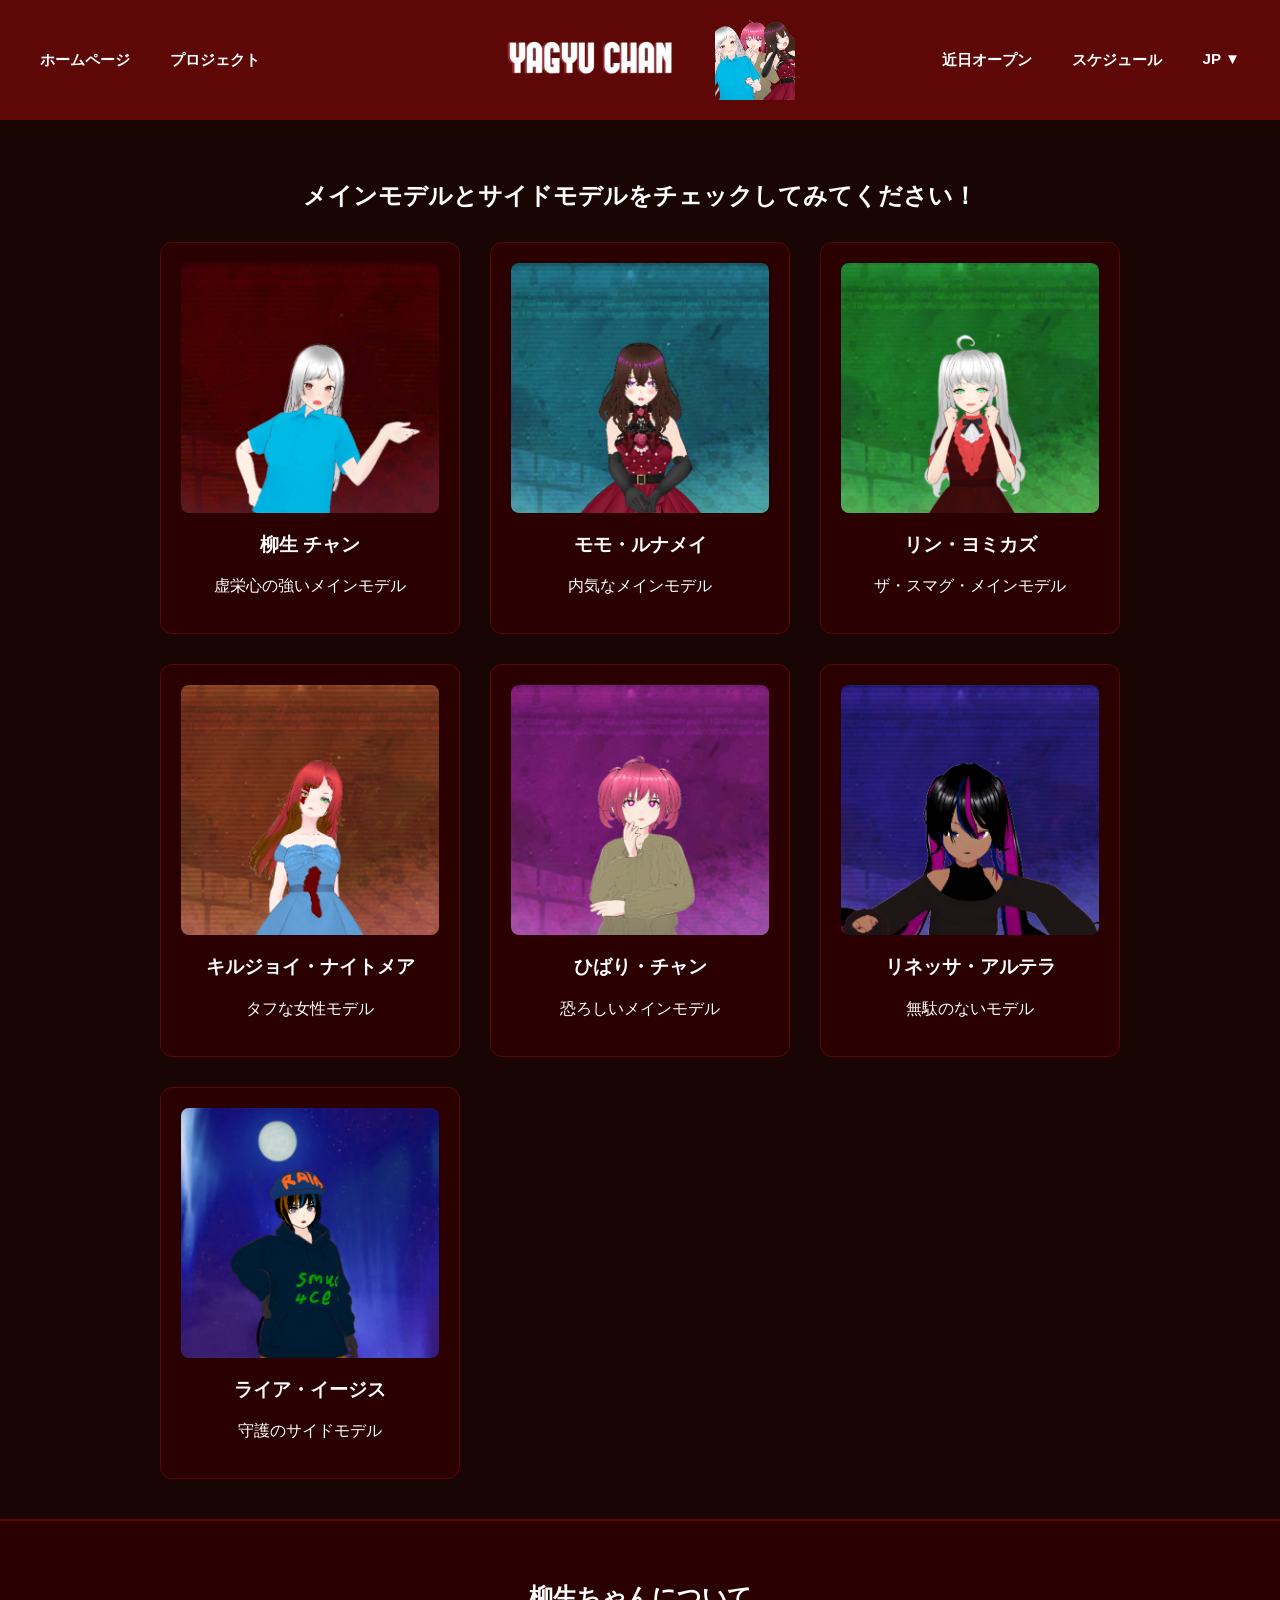
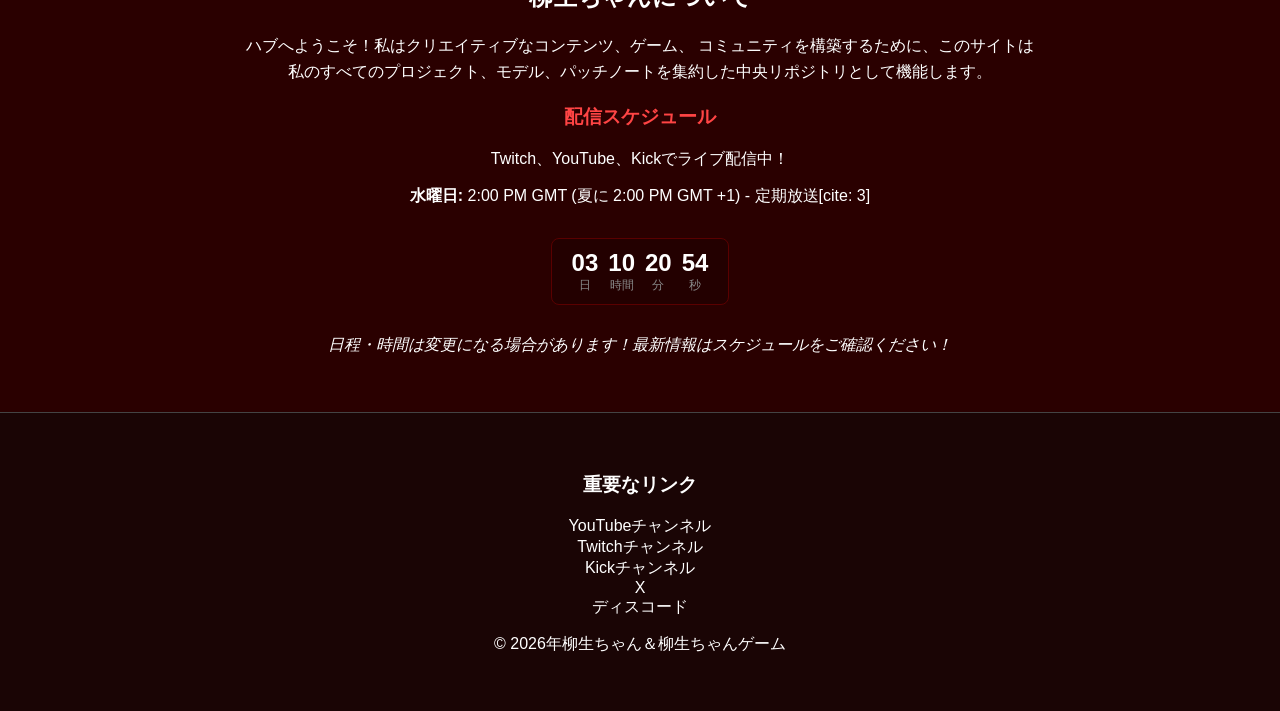
==== jp/index.html @ 556f3598 "Add files via upload" ====
<!DOCTYPE html>
<html lang="jp">
<head>
    <meta charset="UTF-8">
    <title>ホームページ - 柳生 チャン</title>
    <link rel="stylesheet" href="style.css">
    <style>
        
        .schedule-countdown {
            margin: 15px auto;
            display: inline-flex;
            gap: 10px;
            background: rgba(30, 0, 0, 0.6);
            padding: 10px 20px;
            border-radius: 8px;
            border: 1px solid #5a0000;
        }
        .schedule-time-box {
            font-size: 0.75rem;
            color: #888;
            text-transform: uppercase;
        }
        .schedule-time-box span {
            display: block;
            font-size: 1.5rem;
            font-weight: bold;
            color: #ffffff;
        }
    </style>
</head>
<body>

<header>
    <nav class="nav-left">
        <ul>
            <li><a href="index.html">ホームページ</a></li>
            <li class="dropdown">
                <a href="#">プロジェクト</a>
                <ul class="dropdown-content">
                    <li><a href="https://yagyuchan.github.io/FightForFreedom/jp/">自由のために戦え</a></li>
                    <li><a href="models.html">モデルギャラリー</a></li>
                </ul>
            </li>
        </ul>
    </nav>

    <div class="branding">
        <a href="index.html" class="logo"><img src="Yagyu Chan.png" alt="Logo"></a>
        <div class="mascot-img"></div>
    </div>

    <nav class="nav-right">
        <ul>
            <li><a href="maintenance.html">近日オープン</a></li>
            <li><a href="https://calendar.google.com/calendar/u/0/embed?src=902b26a04947ad3a99c00103e57371efa73a3282f217838b615a7cbea26bfd91@group.calendar.google.com&ctz=Europe/London&pli=1">スケジュール</a></li>
            
            <li class="dropdown">
                <a href="#">JP ▼</a>
                <ul class="dropdown-content">
                    <li><a href="../index.html">English</a></li>
                    <li><a href="index.html">日本語</a></li>
                </ul>
            </li>
        </ul>
    </nav>
</header>

<section class="personalities">
    <h2 style="text-align: center;">メインモデルとサイドモデルをチェックしてみてください！</h2>
    <div class="grid">
        <div class="card">
            <img src="../Yagyu.png" alt="Yagyu Chan">
            <h3>柳生 チャン</h3>
            <p>虚栄心の強いメインモデル</p>
            <div class="hidden-details" style="display:none;">
                <p>英語名: Yagyuu Chan</p>
				<p>誕生日：8月27日</p>
				<p>性格：真面目で穏やか</p>
				<p>好きなこと：遊びと会話のスリル</p>
				<p>嫌いなもの：不正直</p>
				<p>真面目な性格で、モモやヒバリと並ぶ主要人物。彼女がいると、あらゆる場所に危険が潜んでいる。</p>
            </div>
        </div>
        <div class="card">
            <img src="../Momo.png" alt="Momo Lunamei">
            <h3>モモ・ルナメイ</h3>
            <p>内気なメインモデル</p>
            <div class="hidden-details" style="display:none;">
                <p>英語名: Momo Lunamei</p>
				<p>誕生日：12月15日</p>
				<p>性格：内気だが勤勉</p>
				<p>好きなもの：勝利と崇拝されること</p>
				<p>嫌いなこと：内気なことと怒りっぽいこと</p>
				<p>内気で恐ろしい！彼女の怒りは決して見せてはならない。さもなければ、破壊的な影響を及ぼすだろう。</p>
            </div>
        </div>
        <div class="card">
            <img src="../Rin.png" alt="Rin Yomikaze">
            <h3>リン・ヨミカズ</h3>
            <p>ザ・スマグ・メインモデル</p>
            <div class="hidden-details" style="display:none;">
                <p>英語名: Rin Yomikaze</p>
				<p>誕生日：6月18日</p>
				<p>性格：うぬぼれが強く、自己中心的</p>
				<p>好きなもの：彼女の容姿とファン</p>
				<p>嫌いなこと：目立たないこと</p>
				<p>彼女は、いつかアイドルになって自分のファンを持つことを夢見ている、物質主義で自己満足な女性です。また、ライア・イージスと共に、Discordサーバーのセキュリティ部隊「Smug 4CE（スマグ・フォース）」の一員としても活動中。</p>
            </div>
        </div>
        <div class="card">
            <img src="../Killjoy.png" alt="Killjoy Naitomea">
            <h3>キルジョイ・ナイトメア</h3>
            <p>タフな女性モデル</p>
            <div class="hidden-details" style="display:none;">
                <p>英語名: Killjoy Naitomea</p>
				<p>誕生日：4月21日</p>
				<p>性格：怒りっぽく、しつこい</p>
				<p>好きなもの：勝利と崇拝されること</p>
				<p>嫌いなもの：臆病さ</p>
				<p>生まれながらにして兵法の世界に身を置き、人生における絶え間ない試練の中で育った彼女は、勝利するために何が必要かを知っている。</p>
            </div>
        </div>
        <div class="card">
            <img src="../Hibari.png" alt="Hibari Chan">
            <h3>ひばり・チャン</h3>
            <p>恐ろしいメインモデル</p>
            <div class="hidden-details" style="display:none;">
                <p>英語名: Hibari Chan</p>
				<p>誕生日：10月2日</p>
				<p>性格：予測不可能</p>
				<p>好きなこと：コオロギを追いかけて食べること</p>
				<p>嫌いなこと：負けること</p>
				<p>ひばり恐怖症は現実ではない…そんなはずはない、もう遅い、ひばりがここにいる、そして今、みんなが怖がっている！</p>
            </div>
        </div>
        <div class="card">
            <img src="../Linessa.png" alt="Linessa Altera">
            <h3>リネッサ・アルテラ</h3>
            <p>無駄のないモデル</p>
            <div class="hidden-details" style="display:none;">
                <p>英語名: Linessa Altera</p>
				<p>誕生日：11月12日</p>
				<p>性格：孤独を好み、攻撃的</p>
				<p>好きなもの：甘いもの／キャンディー、そして自立心</p>
				<p>嫌いなもの：チームワーク</p>
				<p>リネッサは珍しい機会を探し出すのが好きだが、それを他人に伝えるのが苦手だ。</p>
            </div>
        </div>
		        <div class="card">
            <img src="../Raia.png" alt="Raia Aegis">
            <h3>ライア・イージス</h3>
            <p>守護のサイドモデル</p>
            <div class="hidden-details" style="display:none;">
                <p>英語名: Raia Aegis</p>
				<p>誕生日：5月20日</p>
				<p>性格：守護心と武器への執着心が強い</p>
				<p>好きなもの：武器、人を守ること</p>
				<p>嫌いなもの：出し抜かれること</p>
				<p>ライア・イージスは、私のサーバーのRaidProtectボットをモチーフにしており、リン・ヨミカゼと共に、セキュリティ部隊「Smug 4CE（スマグ・フォース）」の一員として活動しています。</p>
            </div>
        </div>
    </div>
</section>

<section id="about" style="padding: 40px; background: #2a0000; text-align: center; border-top: 2px solid #5d0707;">
    <h2>柳生ちゃんについて</h2>
    <p style="max-width: 800px; margin: 0 auto 20px auto; line-height: 1.6;">
        ハブへようこそ！私はクリエイティブなコンテンツ、ゲーム、
        コミュニティを構築するために、このサイトは私のすべてのプロジェクト、モデル、パッチノートを集約した中央リポジトリとして機能します。
    </p>

    <h3 style="color: #ff4444;">配信スケジュール</h3>
    <p>Twitch、YouTube、Kickでライブ配信中！</p>
    <ul style="list-style: none; padding: 0;">
        <li><strong>水曜日:</strong> 2:00 PM GMT (夏に 2:00 PM GMT +1) - 定期放送[cite: 3]</li>
    </ul>

    
    <div class="schedule-countdown" id="streamCountdown">
        <div class="schedule-time-box"><span id="s-days">00</span>日</div>
        <div class="schedule-time-box"><span id="s-hours">00</span>時間</div>
        <div class="schedule-time-box"><span id="s-minutes">00</span>分</div>
        <div class="schedule-time-box"><span id="s-seconds">00</span>秒</div>
    </div>

    <p style="margin-top: 15px;"><em>日程・時間は変更になる場合があります！最新情報はスケジュールをご確認ください！</em></p>
</section>

<footer>
    <div>
        <h3>重要なリンク</h3>
        <p>
            <a href="https://www.youtube.com/@YagyuChanVT">YouTubeチャンネル</a><br>
            <a href="https://www.twitch.tv/yagyuchanvt">Twitchチャンネル</a><br>
            <a href="https://kick.com/yagyuchanvt">Kickチャンネル</a><br>
			<a href="https://x.com/YagyuChanVT">X</a><br>
			<a href="https://discord.gg/vSHW7xh">ディスコード</a><br>
        </p>
		
		<p> &copy; 2026年柳生ちゃん＆柳生ちゃんゲーム </p>
    </div>
</footer>

<div id="characterModal" class="modal">
    <div class="modal-content">
        <span class="close">&times;</span>
        <h2 id="modalTitle"></h2>
        <p id="modalDesc"></p>
        <div id="modalExtra"></div>
    </div>
</div>

<script>
    const modal = document.getElementById("characterModal");
    const modalTitle = document.getElementById("modalTitle");
    const modalDesc = document.getElementById("modalDesc");
    const modalExtra = document.getElementById("modalExtra");
    const closeBtn = document.querySelector(".close");

    document.querySelectorAll(".card").forEach(card => {
        card.addEventListener("click", () => {
            modalTitle.innerText = card.querySelector("h3").innerText;
            modalDesc.innerText = card.querySelector("p").innerText;
            const extra = card.querySelector(".hidden-details");
            modalExtra.innerHTML = extra ? extra.innerHTML : "";
            modal.style.display = "block";
        });
    });

    closeBtn.onclick = () => modal.style.display = "none";
    window.onclick = (event) => { if (event.target == modal) modal.style.display = "none"; }

    
    function getNextStreamTime(targetDayOfWeek, targetHour, targetMinute) {
        const now = new Date();
        const result = new Date(Date.UTC(
            now.getUTCFullYear(),
            now.getUTCMonth(),
            now.getUTCDate(),
            targetHour,
            targetMinute,
            0, 0
        ));

        let dayOfWeek = result.getUTCDay();
        let daysUntil = (targetDayOfWeek - dayOfWeek + 7) % 7;

        if (daysUntil === 0 && now.getTime() >= result.getTime()) {
            daysUntil = 7;
        }

        result.setUTCDate(result.getUTCDate() + daysUntil);
        return result.getTime();
    }

    document.addEventListener("DOMContentLoaded", function() {
        const nextStream = getNextStreamTime(3, 14, 0);

        function updateStreamCountdown() {
            const now = Date.now();
            const distance = nextStream - now;

            if (distance < 0) {
                document.getElementById("streamCountdown").innerHTML = "<h3 style='color: #ff4d4d; margin: 0;'>配信中！</h3>";
                return;
            }

            const days = Math.floor(distance / (1000 * 60 * 60 * 24));
            const hours = Math.floor((distance % (1000 * 60 * 60 * 24)) / (1000 * 60 * 60));
            const minutes = Math.floor((distance % (1000 * 60 * 60)) / (1000 * 60));
            const seconds = Math.floor((distance % (1000 * 60)) / 1000);

            document.getElementById("s-days").innerText = String(days).padStart(2, '0');
            document.getElementById("s-hours").innerText = String(hours).padStart(2, '0');
            document.getElementById("s-minutes").innerText = String(minutes).padStart(2, '0');
            document.getElementById("s-seconds").innerText = String(seconds).padStart(2, '0');
        }

        updateStreamCountdown();
        setInterval(updateStreamCountdown, 1000);
    });
</script>

</body>
</html>
---- jp/style.css ----
/* --- Base Site Styles --- */
body { background-color: #1a0505; color: white; font-family: sans-serif; margin: 0; }

/* --- Fixed 3-Column Header (Grid) --- */
header {
    background-color: #5d0707;
    padding: 10px 40px;
    display: grid;
    grid-template-columns: minmax(auto, 1fr) auto minmax(auto, 1fr); 
    align-items: center;
    height: 120px;
    width: 100%;
    box-sizing: border-box;
}

.nav-left { display: flex; justify-content: flex-start; }
.nav-right { display: flex; justify-content: flex-end; }

.branding {
    display: flex;
    align-items: center;
    gap: 20px;
    justify-content: center;
    margin: 0 30px;
}

.mascot-img {
    width: 80px; height: 80px;
    background-image: url('mascot.png');
    background-size: contain;
    background-repeat: no-repeat;
    background-position: center;
}

.logo img { height: 70px; width: auto; }

/* --- Navigation & Dropdown --- */
nav ul { list-style: none; display: flex; gap: 40px; margin: 0; padding: 0; white-space: nowrap; }
nav a { color: white; text-decoration: none; font-weight: bold; font-size: 0.95em; }

.dropdown { position: relative; cursor: pointer; }
.dropdown-content { 
    display: none; 
    position: absolute; 
    top: 100%; 
    left: 0; 
    background-color: #5d0707; 
    padding: 10px; 
    list-style: none;
    min-width: 150px;
    z-index: 1000;
    border-radius: 0 0 8px 8px;
    margin: 0;
    opacity: 0;
    visibility: hidden;
    transform: translateY(-10px);
    transition: all 0.3s ease; 
}
.dropdown:hover .dropdown-content { 
    display: block;
    opacity: 1;
    visibility: visible;
    transform: translateY(0);
}

/* --- Streamer/Model Cards --- */
.personalities { text-align: center; padding: 40px; }
.grid { 
    display: grid; 
    grid-template-columns: repeat(auto-fit, minmax(250px, 300px)); 
    gap: 30px; 
    justify-content: center; 
    margin-top: 30px; 
}
.card { 
    background: #2a0000; padding: 20px; border: 1px solid #5d0707; 
    border-radius: 12px; cursor: pointer; transition: transform 0.3s;
    text-align: center;
}
.card:hover { border-color: #ff4444; transform: translateY(-5px); }
.card img { 
    width: 100%; height: 250px; object-fit: cover; object-position: top;
    border-radius: 8px; background-color: #1a0505; display: block; margin-bottom: 15px; 
}

/* --- Modal Styles --- */
.modal {
    display: none; 
    position: fixed; 
    z-index: 2000; 
    left: 0;
    top: 0;
    width: 100%;
    height: 100%;
    background-color: rgba(0, 0, 0, 0.85);
}
.modal-content {
    background-color: #2a0000;
    margin: 10% auto;
    padding: 30px;
    border: 1px solid #5d0707;
    width: 80%;
    max-width: 500px;
    border-radius: 12px;
    position: relative;
    color: white;
}
.close {
    position: absolute;
    right: 20px;
    top: 10px;
    font-size: 28px;
    font-weight: bold;
    cursor: pointer;
    color: #ff4444;
}

/* --- Footer Styles --- */
footer { padding: 40px; border-top: 1px solid #444; text-align: center; }
footer a { color: white; text-decoration: none; }
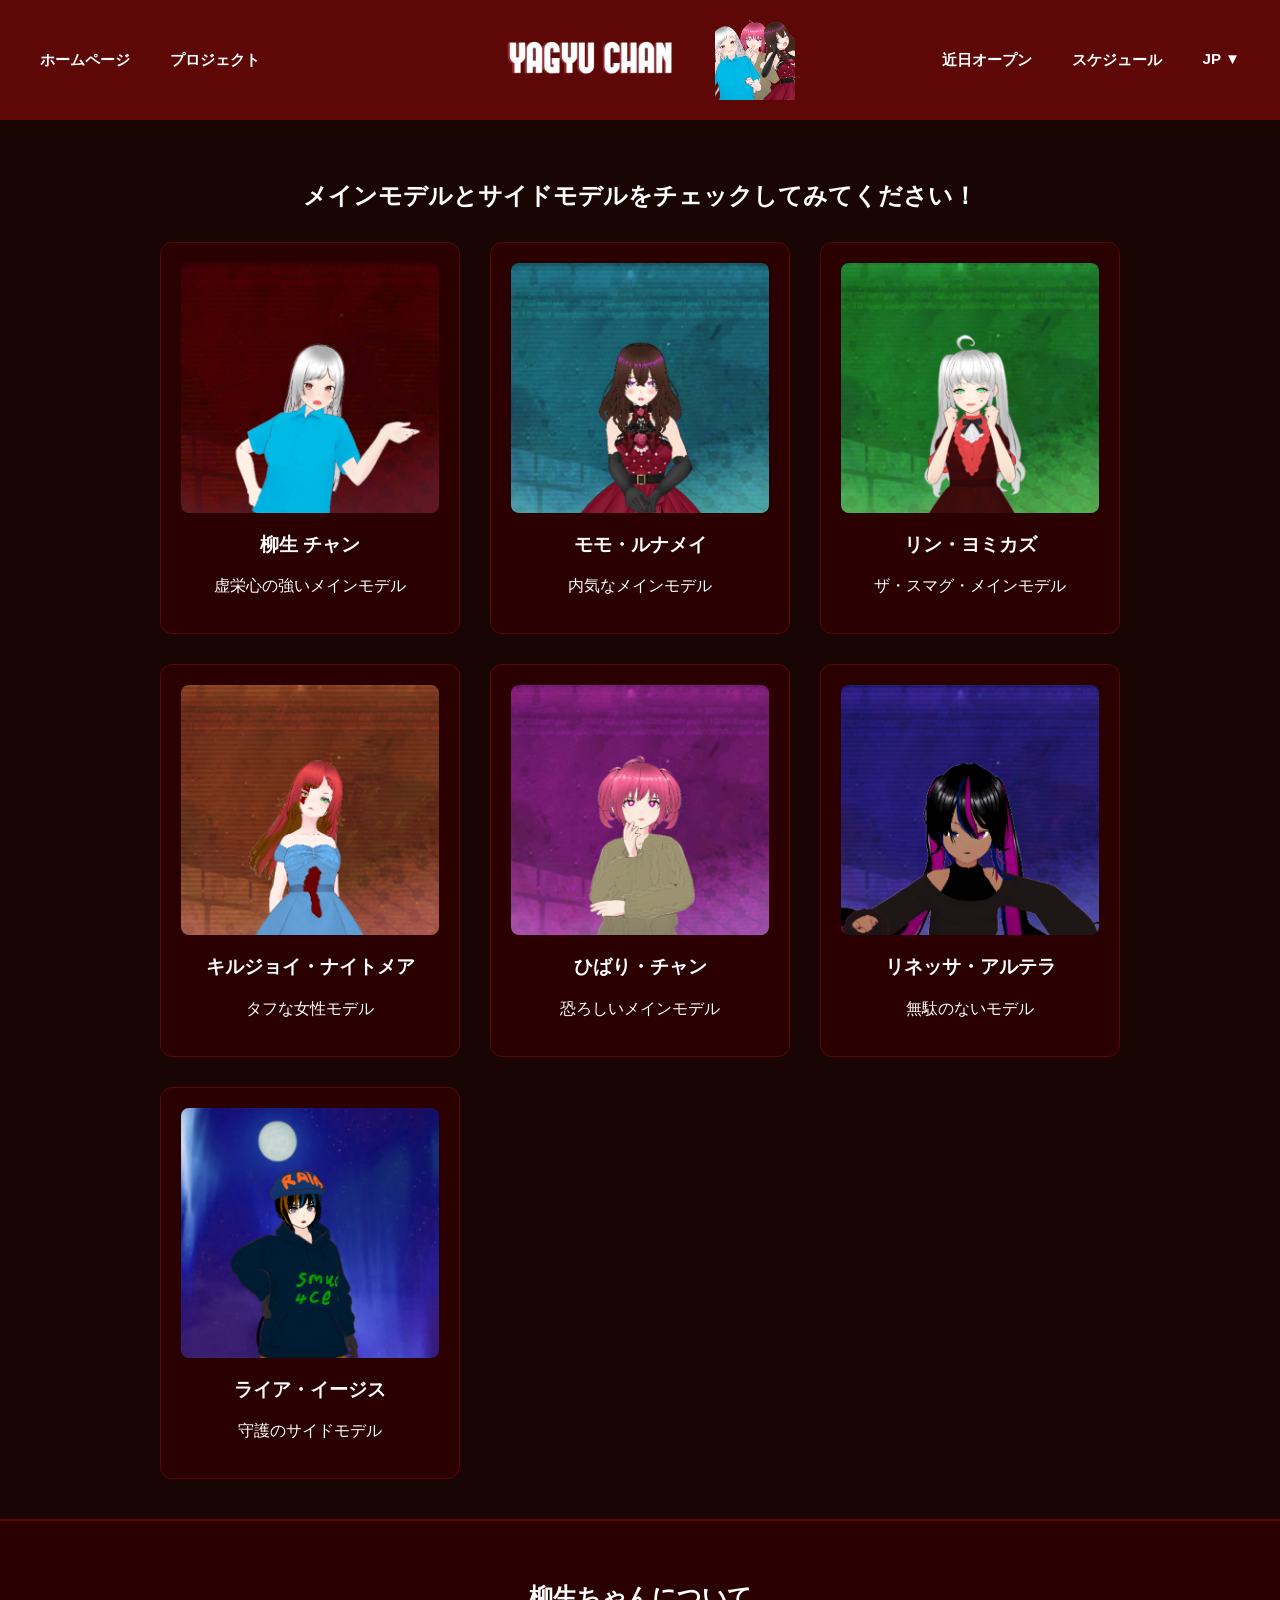
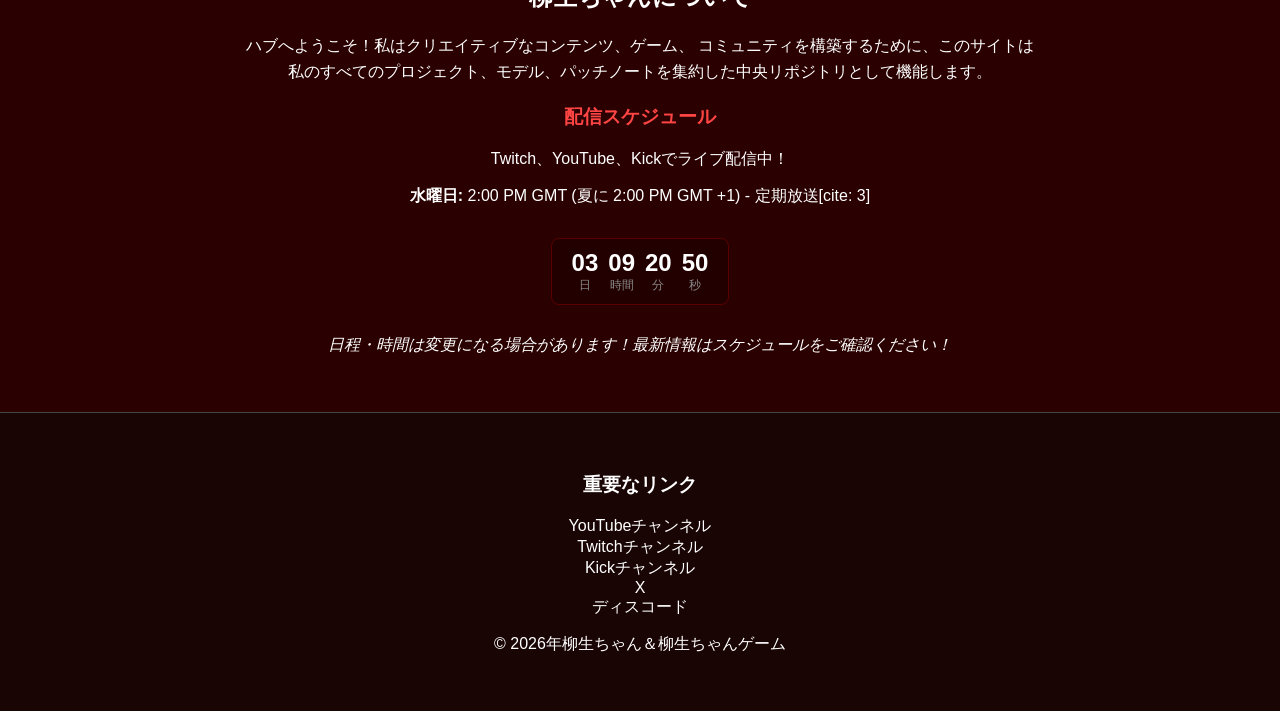
==== commit 588242eb: "Update index.html" ====
--- a/jp/index.html
+++ b/jp/index.html
@@ -254,7 +254,7 @@
     }
 
     document.addEventListener("DOMContentLoaded", function() {
-        const nextStream = getNextStreamTime(3, 14, 0);
+        const nextStream = getNextStreamTime(3, 13, 0);
 
         function updateStreamCountdown() {
             const now = Date.now();
@@ -282,4 +282,4 @@
 </script>
 
 </body>
-</html>+</html>
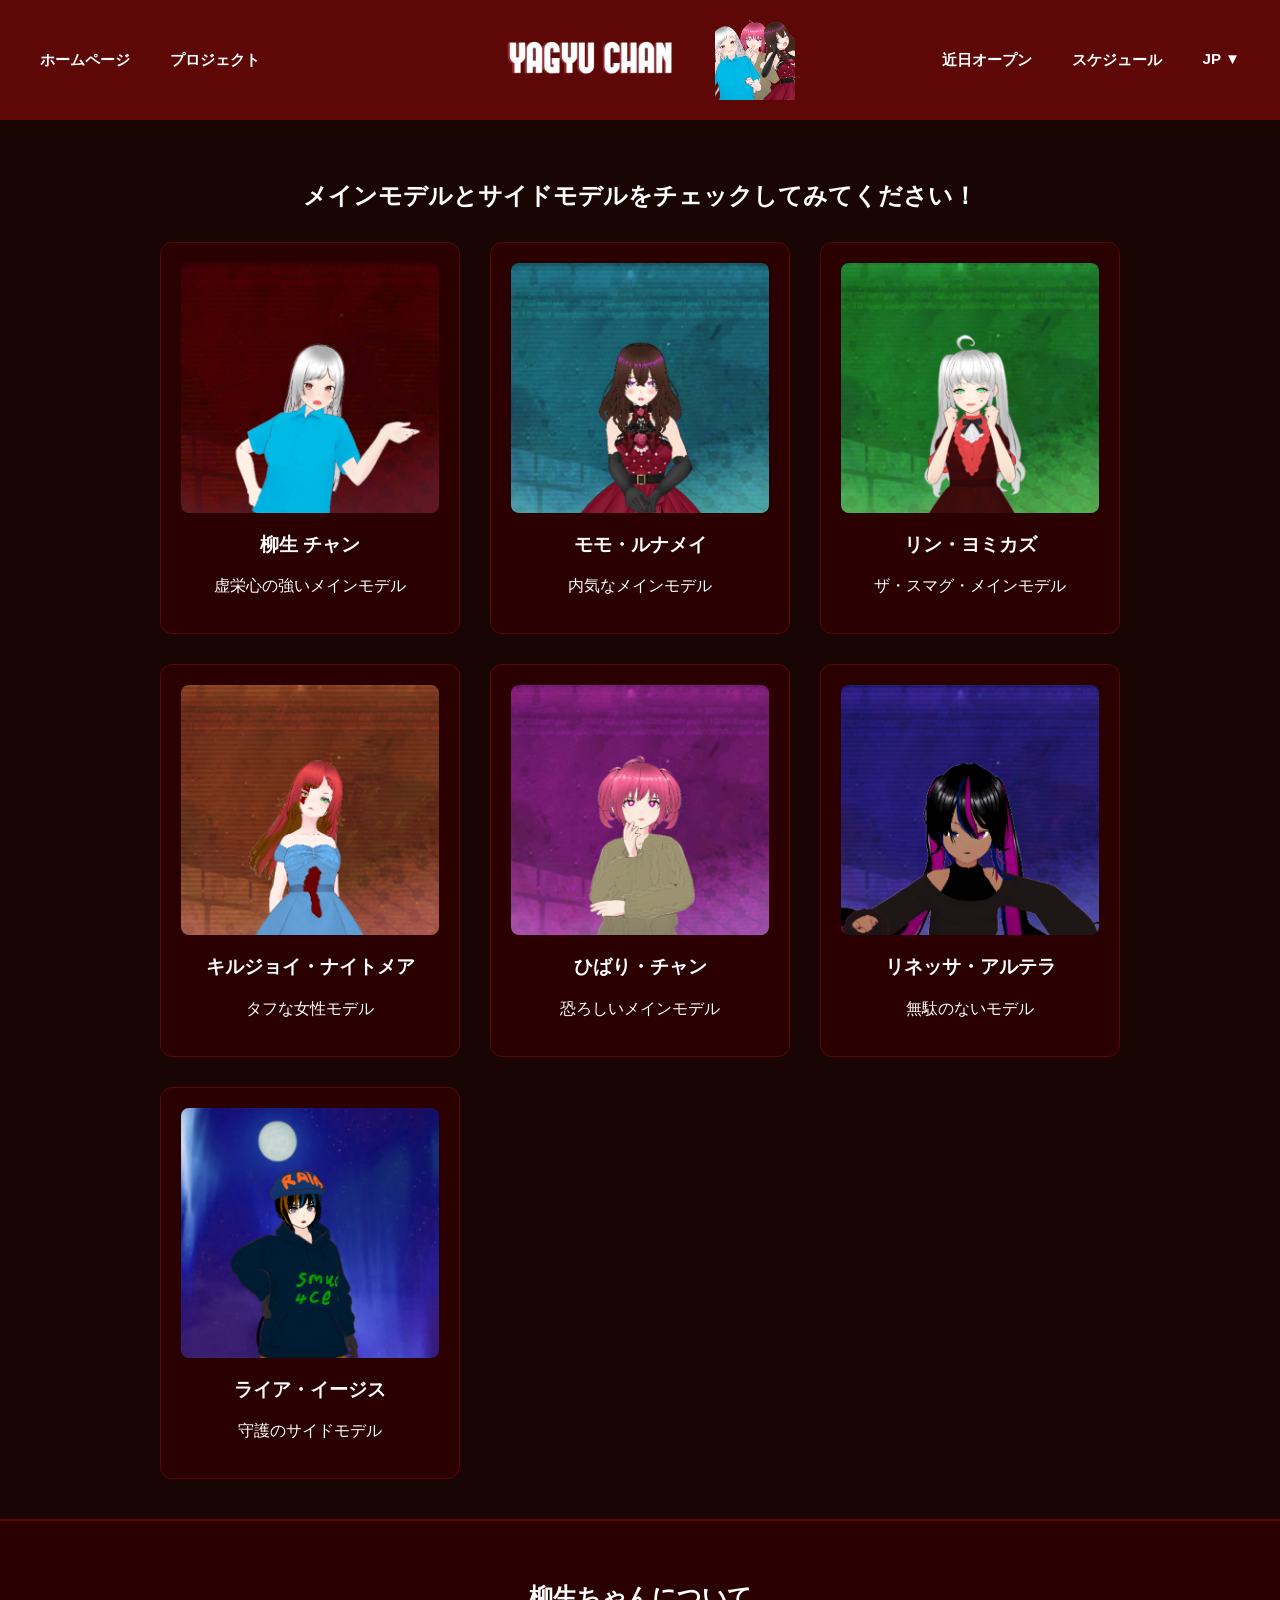
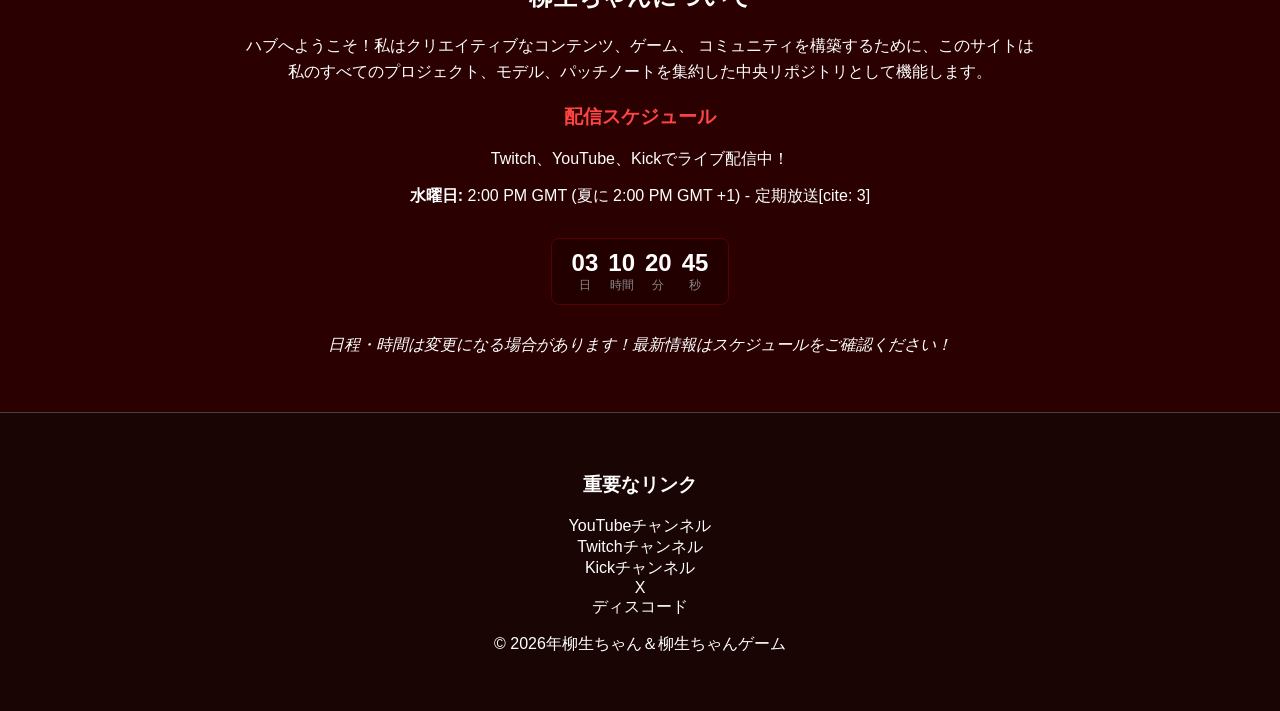
==== commit 5ffa9172: "Update Stream Countdown" ====
--- a/jp/index.html
+++ b/jp/index.html
@@ -254,7 +254,7 @@
     }
 
     document.addEventListener("DOMContentLoaded", function() {
-        const nextStream = getNextStreamTime(3, 13, 0);
+        const nextStream = getNextStreamTime(3, 14, 0);
 
         function updateStreamCountdown() {
             const now = Date.now();
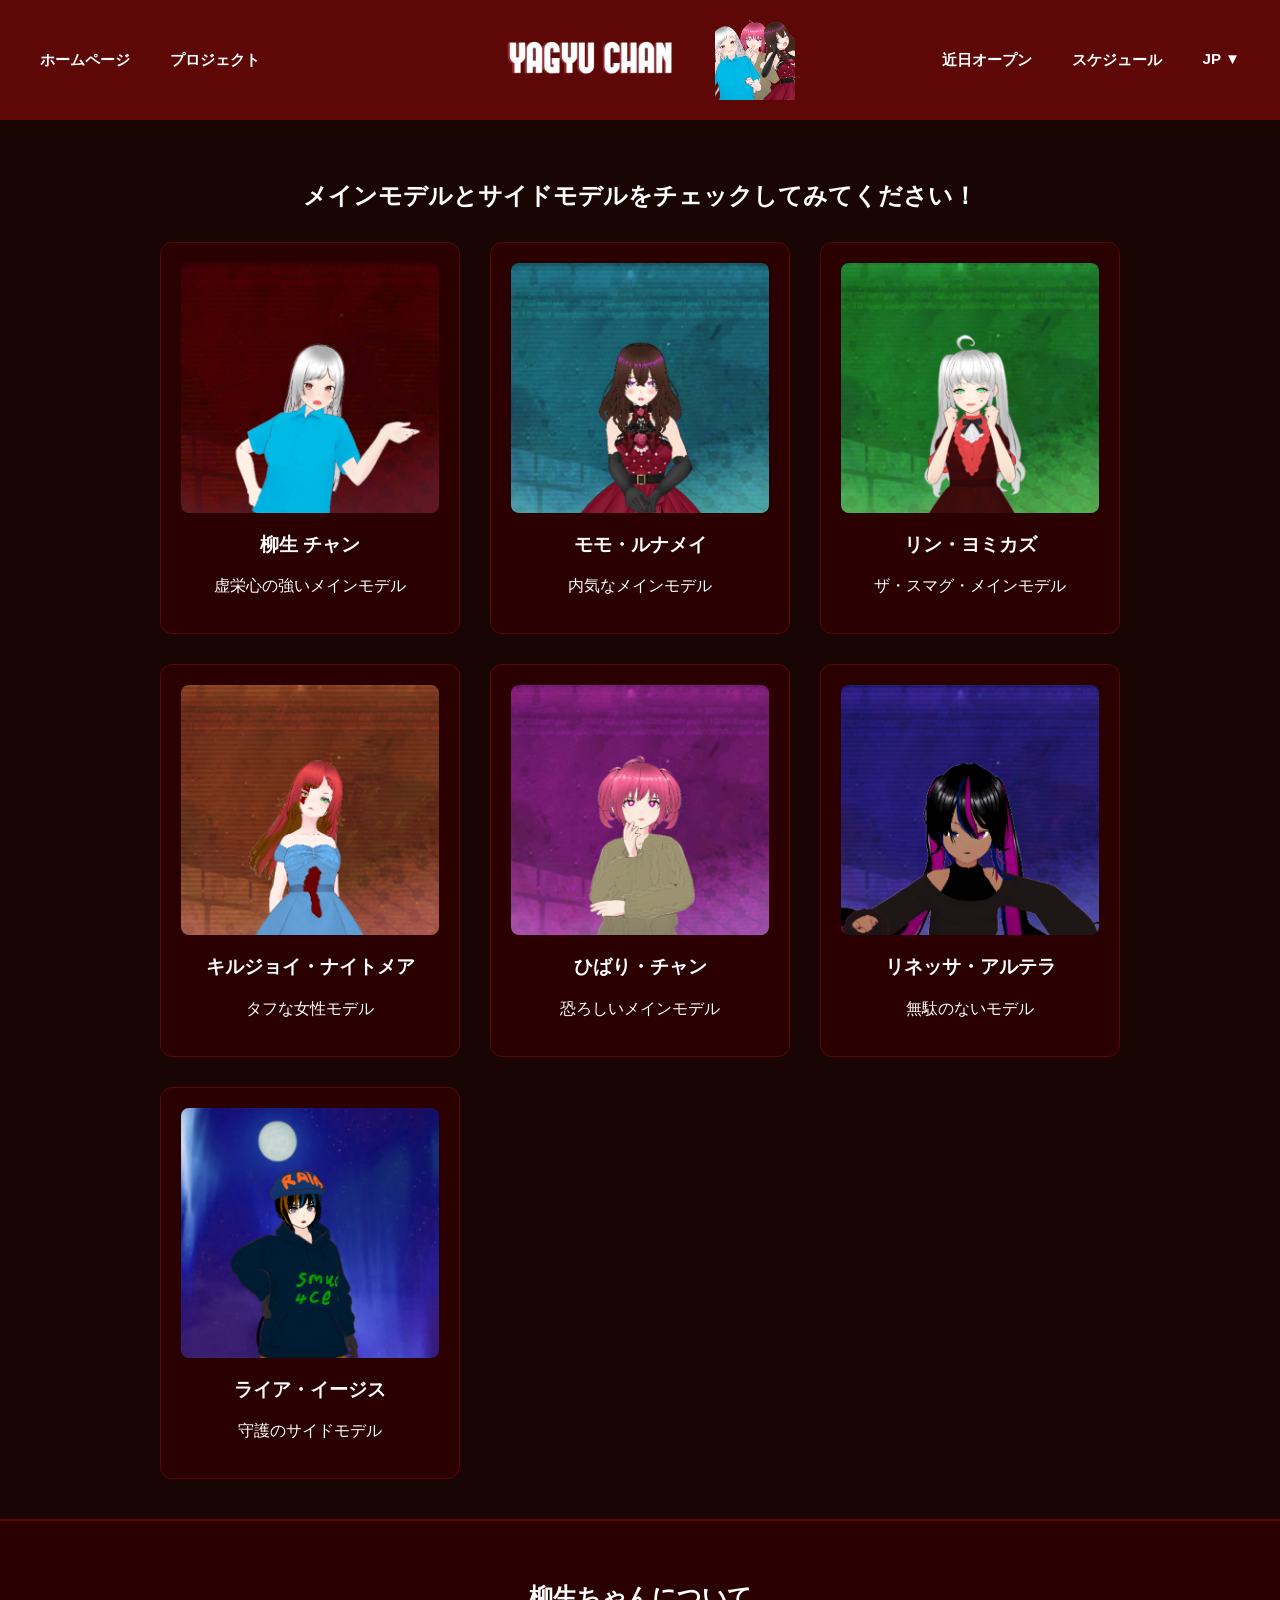
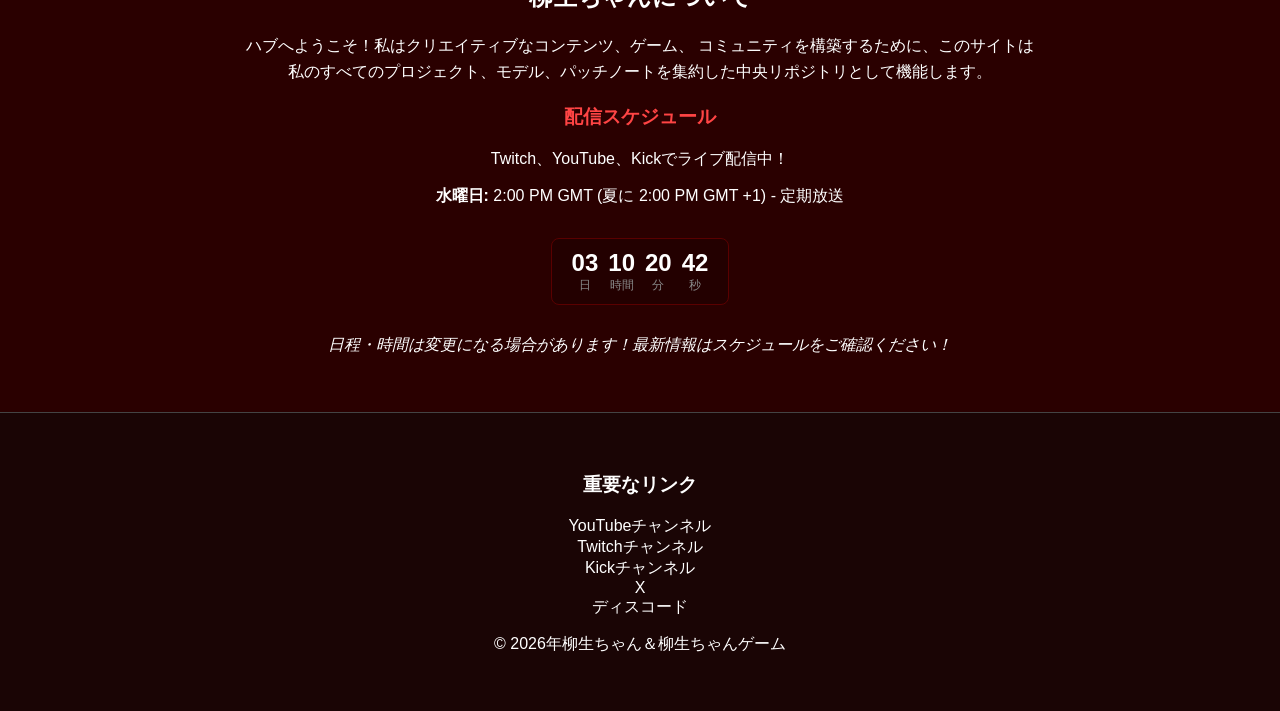
==== commit 61889524: "Update Stream Countdown and bug fix" ====
--- a/jp/index.html
+++ b/jp/index.html
@@ -172,7 +172,7 @@
     <h3 style="color: #ff4444;">配信スケジュール</h3>
     <p>Twitch、YouTube、Kickでライブ配信中！</p>
     <ul style="list-style: none; padding: 0;">
-        <li><strong>水曜日:</strong> 2:00 PM GMT (夏に 2:00 PM GMT +1) - 定期放送[cite: 3]</li>
+        <li><strong>水曜日:</strong> 2:00 PM GMT (夏に 2:00 PM GMT +1) - 定期放送</li>
     </ul>
 
     
